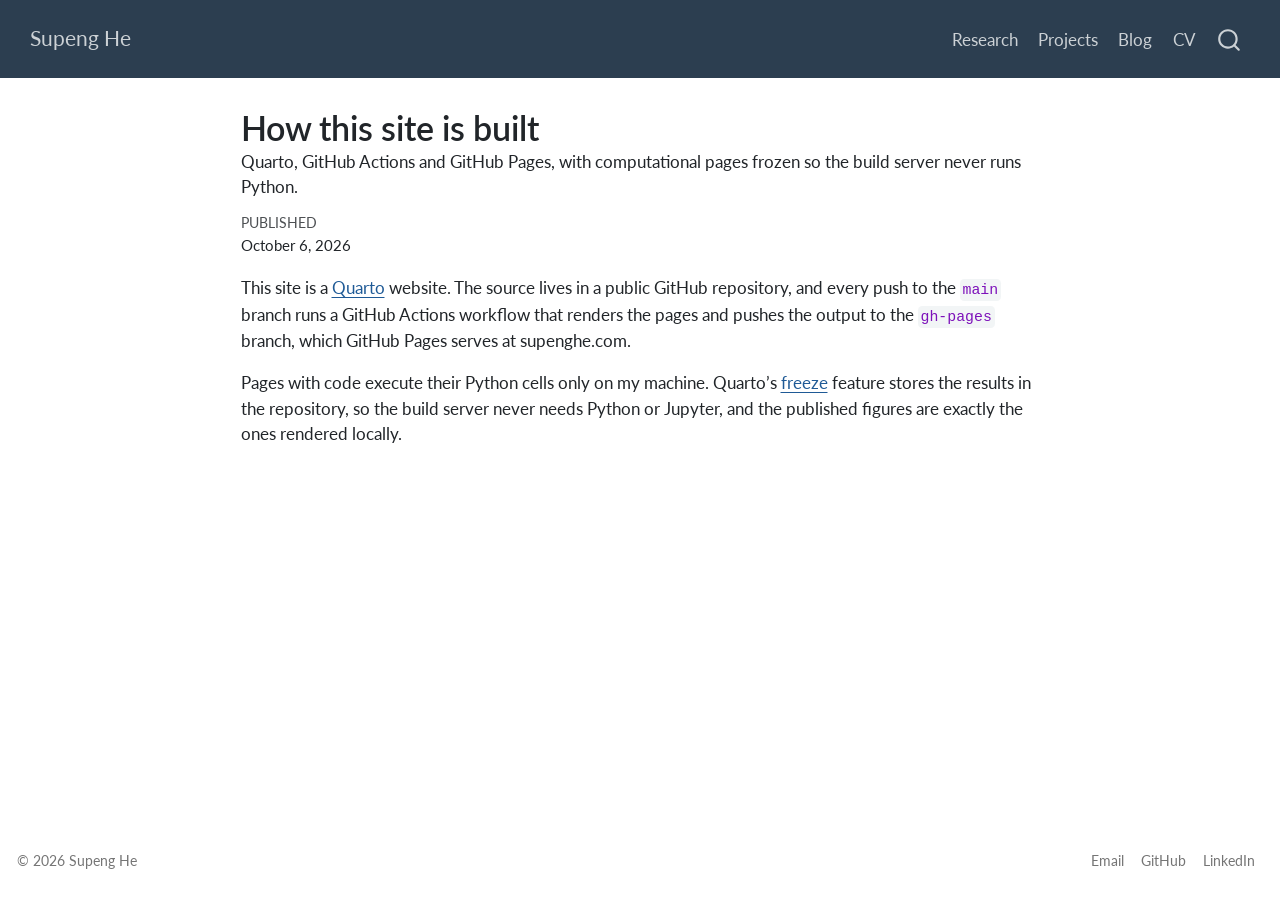
==== posts/how-this-site-is-built/index.html @ 1efba18a "Built site for gh-pages" ====
<!DOCTYPE html>
<html xmlns="http://www.w3.org/1999/xhtml" lang="en" xml:lang="en"><head>

<meta charset="utf-8">
<meta name="generator" content="quarto-1.10.19">

<meta name="viewport" content="width=device-width, initial-scale=1.0, user-scalable=yes">

<meta name="dcterms.date" content="2026-10-06">
<meta name="description" content="Quarto, GitHub Actions and GitHub Pages, with computational pages frozen so the build server never runs Python.">

<title>How this site is built – Supeng He</title>
<style>
/* Default styles provided by pandoc.
** See https://pandoc.org/MANUAL.html#variables-for-html for config info.
*/
span.smallcaps{font-variant: small-caps;}
div.columns{display: flex; gap: 1.5em;}
div.column{flex: auto;}
@media screen {
div.columns{gap: min(4vw, 1.5em);}
div.column{overflow-x: auto;}
}
div.hanging-indent{margin-left: 1.5em; text-indent: -1.5em;}
ul.task-list{list-style: none;}
ul.task-list li input[type="checkbox"] {
  width: 0.8em;
  margin: 0 0.8em 0.2em -1em; /* quarto-specific, see https://github.com/quarto-dev/quarto-cli/issues/4556 */ 
  vertical-align: middle;
}
</style>


<script src="../../site_libs/quarto-nav/quarto-nav.js"></script>
<script src="../../site_libs/quarto-nav/headroom.min.js"></script>
<script src="../../site_libs/clipboard/clipboard.min.js"></script>
<script src="../../site_libs/quarto-search/autocomplete.umd.js"></script>
<script src="../../site_libs/quarto-search/fuse.min.js"></script>
<script src="../../site_libs/quarto-search/quarto-search.js"></script>
<meta name="quarto:offset" content="../../">
<script src="../../site_libs/quarto-html/quarto.js" type="module"></script>
<script src="../../site_libs/quarto-html/tabsets/tabsets.js" type="module"></script>
<script src="../../site_libs/quarto-html/popper.min.js"></script>
<script src="../../site_libs/quarto-html/tippy.umd.min.js"></script>
<script src="../../site_libs/quarto-html/anchor.min.js"></script>
<link href="../../site_libs/quarto-html/tippy.css" rel="stylesheet">
<link href="../../site_libs/quarto-html/quarto-syntax-highlighting-bf27225e3a48a9273f3daa8f8e829971.css" rel="stylesheet" id="quarto-text-highlighting-styles">
<script src="../../site_libs/bootstrap/bootstrap.min.js"></script>
<link href="../../site_libs/bootstrap/bootstrap-icons.css" rel="stylesheet">
<link href="../../site_libs/bootstrap/bootstrap-9229943103d50a548d3aac415fb63e08.min.css" rel="stylesheet" append-hash="true" id="quarto-bootstrap" data-mode="light">
<script id="quarto-search-options" type="application/json">{
  "location": "navbar",
  "copy-button": false,
  "collapse-after": 3,
  "panel-placement": "end",
  "type": "overlay",
  "limit": 50,
  "keyboard-shortcut": [
    "f",
    "/",
    "s"
  ],
  "show-item-context": false,
  "language": {
    "search-no-results-text": "No results",
    "search-matching-documents-text": "matching documents",
    "search-copy-link-title": "Copy link to search",
    "search-hide-matches-text": "Hide additional matches",
    "search-more-match-text": "more match in this document",
    "search-more-matches-text": "more matches in this document",
    "search-clear-button-title": "Clear",
    "search-text-placeholder": "",
    "search-detached-cancel-button-title": "Cancel",
    "search-submit-button-title": "Submit",
    "search-label": "Search"
  }
}</script>


</head>

<body class="nav-fixed fullcontent quarto-light">

<div id="quarto-search-results"></div>
  <header id="quarto-header" class="headroom fixed-top">
    <nav class="navbar navbar-expand-lg " data-bs-theme="dark">
      <div class="navbar-container container-fluid">
      <div class="navbar-brand-container mx-auto">
    <a class="navbar-brand" href="../../index.html">
    <span class="navbar-title">Supeng He</span>
    </a>
  </div>
            <div id="quarto-search" class="" title="Search"></div>
          <button class="navbar-toggler" type="button" data-bs-toggle="collapse" data-bs-target="#navbarCollapse" aria-controls="navbarCollapse" role="menu" aria-expanded="false" aria-label="Toggle navigation" onclick="if (window.quartoToggleHeadroom) { window.quartoToggleHeadroom(); }">
  <span class="navbar-toggler-icon"></span>
</button>
          <div class="collapse navbar-collapse" id="navbarCollapse">
            <ul class="navbar-nav navbar-nav-scroll ms-auto">
  <li class="nav-item">
    <a class="nav-link" href="../../research.html"> 
<span class="menu-text">Research</span></a>
  </li>  
  <li class="nav-item">
    <a class="nav-link" href="../../projects.html"> 
<span class="menu-text">Projects</span></a>
  </li>  
  <li class="nav-item">
    <a class="nav-link" href="../../blog.html"> 
<span class="menu-text">Blog</span></a>
  </li>  
  <li class="nav-item">
    <a class="nav-link" href="../../cv.html"> 
<span class="menu-text">CV</span></a>
  </li>  
</ul>
          </div> <!-- /navcollapse -->
            <div class="quarto-navbar-tools">
</div>
      </div> <!-- /container-fluid -->
    </nav>
</header>
<!-- content -->
<div id="quarto-content" class="quarto-container page-columns page-rows-contents page-layout-article page-navbar">
<!-- sidebar -->
<!-- margin-sidebar -->
    
<!-- main -->
<main class="content" id="quarto-document-content">

<header id="title-block-header" class="quarto-title-block default">
<div class="quarto-title">
<h1 class="title">How this site is built</h1>
</div>

<div>
  <div class="description">
    Quarto, GitHub Actions and GitHub Pages, with computational pages frozen so the build server never runs Python.
  </div>
</div>


<div class="quarto-title-meta">

    
    <div>
    <div class="quarto-title-meta-heading">Published</div>
    <div class="quarto-title-meta-contents">
      <p class="date">October 6, 2026</p>
    </div>
  </div>
  
    
  </div>
  


</header>


<p>This site is a <a href="https://quarto.org">Quarto</a> website. The source lives in a public GitHub repository, and every push to the <code>main</code> branch runs a GitHub Actions workflow that renders the pages and pushes the output to the <code>gh-pages</code> branch, which GitHub Pages serves at supenghe.com.</p>
<p>Pages with code execute their Python cells only on my machine. Quarto’s <a href="https://quarto.org/docs/projects/code-execution.html#freeze">freeze</a> feature stores the results in the repository, so the build server never needs Python or Jupyter, and the published figures are exactly the ones rendered locally.</p>



</main> <!-- /main -->
<script id="quarto-html-after-body" type="application/javascript">
  window.document.addEventListener("DOMContentLoaded", function (event) {
    const icon = "";
    const anchorJS = new window.AnchorJS();
    anchorJS.options = {
      placement: 'right',
      icon: icon
    };
    anchorJS.add('.anchored');
    const isCodeAnnotation = (el) => {
      for (const clz of el.classList) {
        if (clz.startsWith('code-annotation-')) {                     
          return true;
        }
      }
      return false;
    }
    const onCopySuccess = function(e) {
      // button target
      const button = e.trigger;
      // don't keep focus
      button.blur();
      // flash "checked"
      button.classList.add('code-copy-button-checked');
      var currentTitle = button.getAttribute("title");
      button.setAttribute("title", "Copied!");
      let tooltip;
      if (window.bootstrap) {
        button.setAttribute("data-bs-toggle", "tooltip");
        button.setAttribute("data-bs-placement", "left");
        button.setAttribute("data-bs-title", "Copied!");
        tooltip = new bootstrap.Tooltip(button, 
          { trigger: "manual", 
            customClass: "code-copy-button-tooltip",
            offset: [0, -8]});
        tooltip.show();    
      }
      setTimeout(function() {
        if (tooltip) {
          tooltip.hide();
          button.removeAttribute("data-bs-title");
          button.removeAttribute("data-bs-toggle");
          button.removeAttribute("data-bs-placement");
        }
        button.setAttribute("title", currentTitle);
        button.classList.remove('code-copy-button-checked');
      }, 1000);
      // clear code selection
      e.clearSelection();
    }
    const getTextToCopy = function(trigger) {
      const outerScaffold = trigger.parentElement.cloneNode(true);
      const codeEl = outerScaffold.querySelector('code');
      for (const childEl of codeEl.children) {
        if (isCodeAnnotation(childEl)) {
          childEl.remove();
        }
      }
      return codeEl.innerText;
    }
    const clipboard = new window.ClipboardJS('.code-copy-button:not([data-in-quarto-modal])', {
      text: getTextToCopy
    });
    clipboard.on('success', onCopySuccess);
    if (window.document.getElementById('quarto-embedded-source-code-modal')) {
      const clipboardModal = new window.ClipboardJS('.code-copy-button[data-in-quarto-modal]', {
        text: getTextToCopy,
        container: window.document.getElementById('quarto-embedded-source-code-modal')
      });
      clipboardModal.on('success', onCopySuccess);
    }
      var localhostRegex = new RegExp(/^(?:http|https):\/\/localhost\:?[0-9]*\//);
      var mailtoRegex = new RegExp(/^mailto:/);
        var filterRegex = new RegExp("https:\/\/supenghe\.com");
      var isInternal = (href) => {
          return filterRegex.test(href) || localhostRegex.test(href) || mailtoRegex.test(href);
      }
      // Inspect non-navigation links and adorn them if external
     var links = window.document.querySelectorAll('a[href]:not(.nav-link):not(.navbar-brand):not(.toc-action):not(.sidebar-link):not(.sidebar-item-toggle):not(.pagination-link):not(.no-external):not([aria-hidden]):not(.dropdown-item):not(.quarto-navigation-tool):not(.about-link)');
      for (var i=0; i<links.length; i++) {
        const link = links[i];
        if (!isInternal(link.href)) {
          // undo the damage that might have been done by quarto-nav.js in the case of
          // links that we want to consider external
          if (link.dataset.originalHref !== undefined) {
            link.href = link.dataset.originalHref;
          }
        }
      }
    function tippyHover(el, contentFn, onTriggerFn, onUntriggerFn) {
      const config = {
        allowHTML: true,
        maxWidth: 500,
        delay: 100,
        arrow: false,
        appendTo: function(el) {
            return el.parentElement;
        },
        interactive: true,
        interactiveBorder: 10,
        theme: 'quarto',
        placement: 'bottom-start',
      };
      if (contentFn) {
        config.content = contentFn;
      }
      if (onTriggerFn) {
        config.onTrigger = onTriggerFn;
      }
      if (onUntriggerFn) {
        config.onUntrigger = onUntriggerFn;
      }
      window.tippy(el, config); 
    }
    const noterefs = window.document.querySelectorAll('a[role="doc-noteref"]');
    for (var i=0; i<noterefs.length; i++) {
      const ref = noterefs[i];
      tippyHover(ref, function() {
        // use id or data attribute instead here
        let href = ref.getAttribute('data-footnote-href') || ref.getAttribute('href');
        try { href = new URL(href).hash; } catch {}
        const id = href.replace(/^#\/?/, "");
        const note = window.document.getElementById(id);
        if (note) {
          return note.innerHTML;
        } else {
          return "";
        }
      });
    }
    const xrefs = window.document.querySelectorAll('a.quarto-xref');
    const processXRef = (id, note) => {
      // Strip column container classes
      const stripColumnClz = (el) => {
        el.classList.remove("page-full", "page-columns");
        if (el.children) {
          for (const child of el.children) {
            stripColumnClz(child);
          }
        }
      }
      stripColumnClz(note)
      if (id === null || id.startsWith('sec-')) {
        // Special case sections, only their first couple elements
        const container = document.createElement("div");
        if (note.children && note.children.length > 2) {
          container.appendChild(note.children[0].cloneNode(true));
          for (let i = 1; i < note.children.length; i++) {
            const child = note.children[i];
            if (child.tagName === "P" && child.innerText === "") {
              continue;
            } else {
              container.appendChild(child.cloneNode(true));
              break;
            }
          }
          if (window.Quarto?.typesetMath) {
            window.Quarto.typesetMath(container);
          }
          return container.innerHTML
        } else {
          if (window.Quarto?.typesetMath) {
            window.Quarto.typesetMath(note);
          }
          return note.innerHTML;
        }
      } else {
        // Remove any anchor links if they are present
        const anchorLink = note.querySelector('a.anchorjs-link');
        if (anchorLink) {
          anchorLink.remove();
        }
        if (window.Quarto?.typesetMath) {
          window.Quarto.typesetMath(note);
        }
        if (note.classList.contains("callout")) {
          return note.outerHTML;
        } else {
          return note.innerHTML;
        }
      }
    }
    for (var i=0; i<xrefs.length; i++) {
      const xref = xrefs[i];
      tippyHover(xref, undefined, function(instance) {
        instance.disable();
        let url = xref.getAttribute('href');
        let hash = undefined; 
        if (url.startsWith('#')) {
          hash = url;
        } else {
          try { hash = new URL(url).hash; } catch {}
        }
        if (hash) {
          const id = hash.replace(/^#\/?/, "");
          const note = window.document.getElementById(id);
          if (note !== null) {
            try {
              const html = processXRef(id, note.cloneNode(true));
              instance.setContent(html);
            } finally {
              instance.enable();
              instance.show();
            }
          } else {
            // See if we can fetch this
            fetch(url.split('#')[0])
            .then(res => res.text())
            .then(html => {
              const parser = new DOMParser();
              const htmlDoc = parser.parseFromString(html, "text/html");
              const note = htmlDoc.getElementById(id);
              if (note !== null) {
                const html = processXRef(id, note);
                instance.setContent(html);
              } 
            }).finally(() => {
              instance.enable();
              instance.show();
            });
          }
        } else {
          // See if we can fetch a full url (with no hash to target)
          // This is a special case and we should probably do some content thinning / targeting
          fetch(url)
          .then(res => res.text())
          .then(html => {
            const parser = new DOMParser();
            const htmlDoc = parser.parseFromString(html, "text/html");
            const note = htmlDoc.querySelector('main.content');
            if (note !== null) {
              // This should only happen for chapter cross references
              // (since there is no id in the URL)
              // remove the first header
              if (note.children.length > 0 && note.children[0].tagName === "HEADER") {
                note.children[0].remove();
              }
              const html = processXRef(null, note);
              instance.setContent(html);
            } 
          }).finally(() => {
            instance.enable();
            instance.show();
          });
        }
      }, function(instance) {
      });
    }
        let selectedAnnoteEl;
        const selectorForAnnotation = ( cell, annotation) => {
          let cellAttr = 'data-code-cell="' + cell + '"';
          let lineAttr = 'data-code-annotation="' +  annotation + '"';
          const selector = 'span[' + cellAttr + '][' + lineAttr + ']';
          return selector;
        }
        const selectCodeLines = (annoteEl) => {
          const doc = window.document;
          const targetCell = annoteEl.getAttribute("data-target-cell");
          const targetAnnotation = annoteEl.getAttribute("data-target-annotation");
          const annoteSpan = window.document.querySelector(selectorForAnnotation(targetCell, targetAnnotation));
          const lines = annoteSpan.getAttribute("data-code-lines").split(",");
          const lineIds = lines.map((line) => {
            return targetCell + "-" + line;
          })
          let top = null;
          let height = null;
          let parent = null;
          if (lineIds.length > 0) {
              //compute the position of the single el (top and bottom and make a div)
              const el = window.document.getElementById(lineIds[0]);
              top = el.offsetTop;
              height = el.offsetHeight;
              parent = el.parentElement.parentElement;
            if (lineIds.length > 1) {
              const lastEl = window.document.getElementById(lineIds[lineIds.length - 1]);
              const bottom = lastEl.offsetTop + lastEl.offsetHeight;
              height = bottom - top;
            }
            if (top !== null && height !== null && parent !== null) {
              // cook up a div (if necessary) and position it 
              let div = window.document.getElementById("code-annotation-line-highlight");
              if (div === null) {
                div = window.document.createElement("div");
                div.setAttribute("id", "code-annotation-line-highlight");
                div.style.position = 'absolute';
                parent.appendChild(div);
              }
              div.style.top = top - 2 + "px";
              div.style.height = height + 4 + "px";
              div.style.left = 0;
              let gutterDiv = window.document.getElementById("code-annotation-line-highlight-gutter");
              if (gutterDiv === null) {
                gutterDiv = window.document.createElement("div");
                gutterDiv.setAttribute("id", "code-annotation-line-highlight-gutter");
                gutterDiv.style.position = 'absolute';
                const codeCell = window.document.getElementById(targetCell);
                const gutter = codeCell.querySelector('.code-annotation-gutter');
                gutter.appendChild(gutterDiv);
              }
              gutterDiv.style.top = top - 2 + "px";
              gutterDiv.style.height = height + 4 + "px";
            }
            selectedAnnoteEl = annoteEl;
          }
        };
        const unselectCodeLines = () => {
          const elementsIds = ["code-annotation-line-highlight", "code-annotation-line-highlight-gutter"];
          elementsIds.forEach((elId) => {
            const div = window.document.getElementById(elId);
            if (div) {
              div.remove();
            }
          });
          selectedAnnoteEl = undefined;
        };
          // Handle positioning of the toggle
      window.addEventListener(
        "resize",
        throttle(() => {
          elRect = undefined;
          if (selectedAnnoteEl) {
            selectCodeLines(selectedAnnoteEl);
          }
        }, 10)
      );
      function throttle(fn, ms) {
      let throttle = false;
      let timer;
        return (...args) => {
          if(!throttle) { // first call gets through
              fn.apply(this, args);
              throttle = true;
          } else { // all the others get throttled
              if(timer) clearTimeout(timer); // cancel #2
              timer = setTimeout(() => {
                fn.apply(this, args);
                timer = throttle = false;
              }, ms);
          }
        };
      }
        // Attach click handler to the DT
        const annoteDls = window.document.querySelectorAll('dt[data-target-cell]');
        for (const annoteDlNode of annoteDls) {
          annoteDlNode.addEventListener('click', (event) => {
            const clickedEl = event.target;
            if (clickedEl !== selectedAnnoteEl) {
              unselectCodeLines();
              const activeEl = window.document.querySelector('dt[data-target-cell].code-annotation-active');
              if (activeEl) {
                activeEl.classList.remove('code-annotation-active');
              }
              selectCodeLines(clickedEl);
              clickedEl.classList.add('code-annotation-active');
            } else {
              // Unselect the line
              unselectCodeLines();
              clickedEl.classList.remove('code-annotation-active');
            }
          });
        }
    const findCites = (el) => {
      const parentEl = el.parentElement;
      if (parentEl) {
        const cites = parentEl.dataset.cites;
        if (cites) {
          return {
            el,
            cites: cites.split(' ')
          };
        } else {
          return findCites(el.parentElement)
        }
      } else {
        return undefined;
      }
    };
    var bibliorefs = window.document.querySelectorAll('a[role="doc-biblioref"]');
    for (var i=0; i<bibliorefs.length; i++) {
      const ref = bibliorefs[i];
      const citeInfo = findCites(ref);
      if (citeInfo) {
        tippyHover(citeInfo.el, function() {
          var popup = window.document.createElement('div');
          citeInfo.cites.forEach(function(cite) {
            var citeDiv = window.document.createElement('div');
            citeDiv.classList.add('hanging-indent');
            citeDiv.classList.add('csl-entry');
            var biblioDiv = window.document.getElementById('ref-' + cite);
            if (biblioDiv) {
              citeDiv.innerHTML = biblioDiv.innerHTML;
            }
            popup.appendChild(citeDiv);
          });
          return popup.innerHTML;
        });
      }
    }
  });
  </script>
</div> <!-- /content -->
<footer class="footer">
  <div class="nav-footer">
    <div class="nav-footer-left">
<p>© 2026 Supeng He</p>
</div>   
    <div class="nav-footer-center">
      &nbsp;
    </div>
    <div class="nav-footer-right">
      <ul class="footer-items list-unstyled">
    <li class="nav-item">
    <a class="nav-link" href="mailto:TODO">
<p>Email</p>
</a>
  </li>  
    <li class="nav-item">
    <a class="nav-link" href="https://github.com/kevinhsp">
<p>GitHub</p>
</a>
  </li>  
    <li class="nav-item">
    <a class="nav-link" href="https://www.linkedin.com/in/TODO">
<p>LinkedIn</p>
</a>
  </li>  
</ul>
    </div>
  </div>
</footer>




</body></html>
---- site_libs/quarto-html/tippy.css ----
.tippy-box[data-animation=fade][data-state=hidden]{opacity:0}[data-tippy-root]{max-width:calc(100vw - 10px)}.tippy-box{position:relative;background-color:#333;color:#fff;border-radius:4px;font-size:14px;line-height:1.4;white-space:normal;outline:0;transition-property:transform,visibility,opacity}.tippy-box[data-placement^=top]>.tippy-arrow{bottom:0}.tippy-box[data-placement^=top]>.tippy-arrow:before{bottom:-7px;left:0;border-width:8px 8px 0;border-top-color:initial;transform-origin:center top}.tippy-box[data-placement^=bottom]>.tippy-arrow{top:0}.tippy-box[data-placement^=bottom]>.tippy-arrow:before{top:-7px;left:0;border-width:0 8px 8px;border-bottom-color:initial;transform-origin:center bottom}.tippy-box[data-placement^=left]>.tippy-arrow{right:0}.tippy-box[data-placement^=left]>.tippy-arrow:before{border-width:8px 0 8px 8px;border-left-color:initial;right:-7px;transform-origin:center left}.tippy-box[data-placement^=right]>.tippy-arrow{left:0}.tippy-box[data-placement^=right]>.tippy-arrow:before{left:-7px;border-width:8px 8px 8px 0;border-right-color:initial;transform-origin:center right}.tippy-box[data-inertia][data-state=visible]{transition-timing-function:cubic-bezier(.54,1.5,.38,1.11)}.tippy-arrow{width:16px;height:16px;color:#333}.tippy-arrow:before{content:"";position:absolute;border-color:transparent;border-style:solid}.tippy-content{position:relative;padding:5px 9px;z-index:1}
---- site_libs/quarto-html/quarto-syntax-highlighting-bf27225e3a48a9273f3daa8f8e829971.css ----
/* quarto syntax highlight colors */
:root {
  --quarto-hl-ot-color: #003B4F;
  --quarto-hl-at-color: #657422;
  --quarto-hl-ss-color: #20794D;
  --quarto-hl-an-color: #5E5E5E;
  --quarto-hl-fu-color: #4758AB;
  --quarto-hl-st-color: #20794D;
  --quarto-hl-cf-color: #003B4F;
  --quarto-hl-op-color: #5E5E5E;
  --quarto-hl-er-color: #AD0000;
  --quarto-hl-bn-color: #AD0000;
  --quarto-hl-al-color: #AD0000;
  --quarto-hl-va-color: #111111;
  --quarto-hl-bu-color: inherit;
  --quarto-hl-ex-color: inherit;
  --quarto-hl-pp-color: #AD0000;
  --quarto-hl-in-color: #5E5E5E;
  --quarto-hl-vs-color: #20794D;
  --quarto-hl-wa-color: #5E5E5E;
  --quarto-hl-do-color: #5E5E5E;
  --quarto-hl-im-color: #00769E;
  --quarto-hl-ch-color: #20794D;
  --quarto-hl-dt-color: #AD0000;
  --quarto-hl-fl-color: #AD0000;
  --quarto-hl-co-color: #5E5E5E;
  --quarto-hl-cv-color: #5E5E5E;
  --quarto-hl-cn-color: #8f5902;
  --quarto-hl-sc-color: #5E5E5E;
  --quarto-hl-dv-color: #AD0000;
  --quarto-hl-kw-color: #003B4F;
}

/* other quarto variables */
:root {
  --quarto-font-monospace: SFMono-Regular, Menlo, Monaco, Consolas, "Liberation Mono", "Courier New", monospace;
}

/* syntax highlight based on Pandoc's rules */
pre > code.sourceCode > span {
  color: #003B4F;
}

code.sourceCode > span {
  color: #003B4F;
}

div.sourceCode,
div.sourceCode pre.sourceCode {
  color: #003B4F;
}

/* Normal */
code span {
  color: #003B4F;
}

/* Alert */
code span.al {
  color: #AD0000;
  font-style: inherit;
}

/* Annotation */
code span.an {
  color: #5E5E5E;
  font-style: inherit;
}

/* Attribute */
code span.at {
  color: #657422;
  font-style: inherit;
}

/* BaseN */
code span.bn {
  color: #AD0000;
  font-style: inherit;
}

/* BuiltIn */
code span.bu {
  font-style: inherit;
}

/* ControlFlow */
code span.cf {
  color: #003B4F;
  font-weight: bold;
  font-style: inherit;
}

/* Char */
code span.ch {
  color: #20794D;
  font-style: inherit;
}

/* Constant */
code span.cn {
  color: #8f5902;
  font-style: inherit;
}

/* Comment */
code span.co {
  color: #5E5E5E;
  font-style: inherit;
}

/* CommentVar */
code span.cv {
  color: #5E5E5E;
  font-style: italic;
}

/* Documentation */
code span.do {
  color: #5E5E5E;
  font-style: italic;
}

/* DataType */
code span.dt {
  color: #AD0000;
  font-style: inherit;
}

/* DecVal */
code span.dv {
  color: #AD0000;
  font-style: inherit;
}

/* Error */
code span.er {
  color: #AD0000;
  font-style: inherit;
}

/* Extension */
code span.ex {
  font-style: inherit;
}

/* Float */
code span.fl {
  color: #AD0000;
  font-style: inherit;
}

/* Function */
code span.fu {
  color: #4758AB;
  font-style: inherit;
}

/* Import */
code span.im {
  color: #00769E;
  font-style: inherit;
}

/* Information */
code span.in {
  color: #5E5E5E;
  font-style: inherit;
}

/* Keyword */
code span.kw {
  color: #003B4F;
  font-weight: bold;
  font-style: inherit;
}

/* Operator */
code span.op {
  color: #5E5E5E;
  font-style: inherit;
}

/* Other */
code span.ot {
  color: #003B4F;
  font-style: inherit;
}

/* Preprocessor */
code span.pp {
  color: #AD0000;
  font-style: inherit;
}

/* SpecialChar */
code span.sc {
  color: #5E5E5E;
  font-style: inherit;
}

/* SpecialString */
code span.ss {
  color: #20794D;
  font-style: inherit;
}

/* String */
code span.st {
  color: #20794D;
  font-style: inherit;
}

/* Variable */
code span.va {
  color: #111111;
  font-style: inherit;
}

/* VerbatimString */
code span.vs {
  color: #20794D;
  font-style: inherit;
}

/* Warning */
code span.wa {
  color: #5E5E5E;
  font-style: italic;
}

.prevent-inlining {
  content: "</";
}

/*# sourceMappingURL=8be38f48d34c45af72792cbd699585e7.css.map */
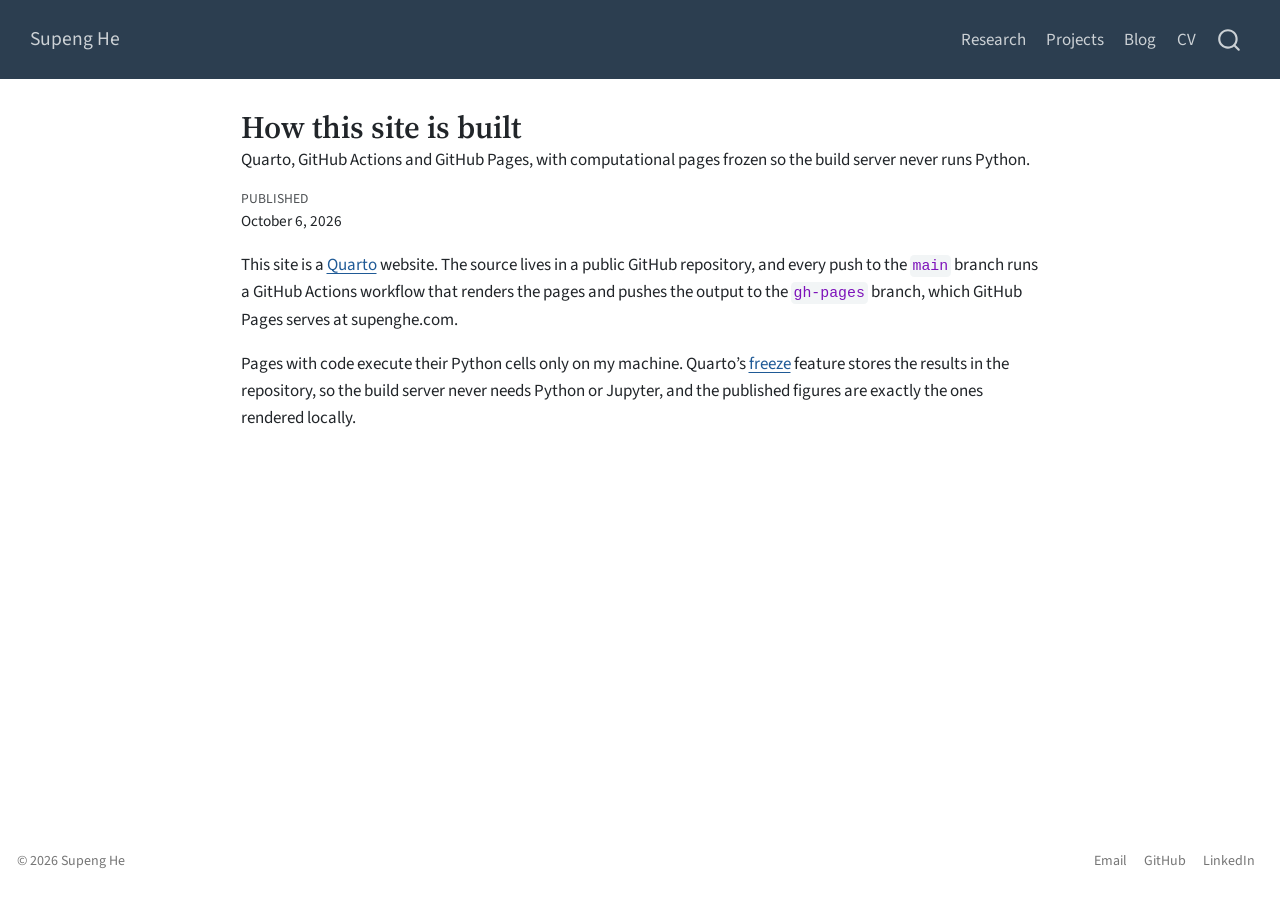
==== commit 73786ee8: "Built site for gh-pages" ====
--- a/posts/how-this-site-is-built/index.html
+++ b/posts/how-this-site-is-built/index.html
@@ -47,7 +47,7 @@
 <link href="../../site_libs/quarto-html/quarto-syntax-highlighting-bf27225e3a48a9273f3daa8f8e829971.css" rel="stylesheet" id="quarto-text-highlighting-styles">
 <script src="../../site_libs/bootstrap/bootstrap.min.js"></script>
 <link href="../../site_libs/bootstrap/bootstrap-icons.css" rel="stylesheet">
-<link href="../../site_libs/bootstrap/bootstrap-9229943103d50a548d3aac415fb63e08.min.css" rel="stylesheet" append-hash="true" id="quarto-bootstrap" data-mode="light">
+<link href="../../site_libs/bootstrap/bootstrap-6aec4ebd8b1b28c3d8e528c5a2c76d70.min.css" rel="stylesheet" append-hash="true" id="quarto-bootstrap" data-mode="light">
 <script id="quarto-search-options" type="application/json">{
   "location": "navbar",
   "copy-button": false,
